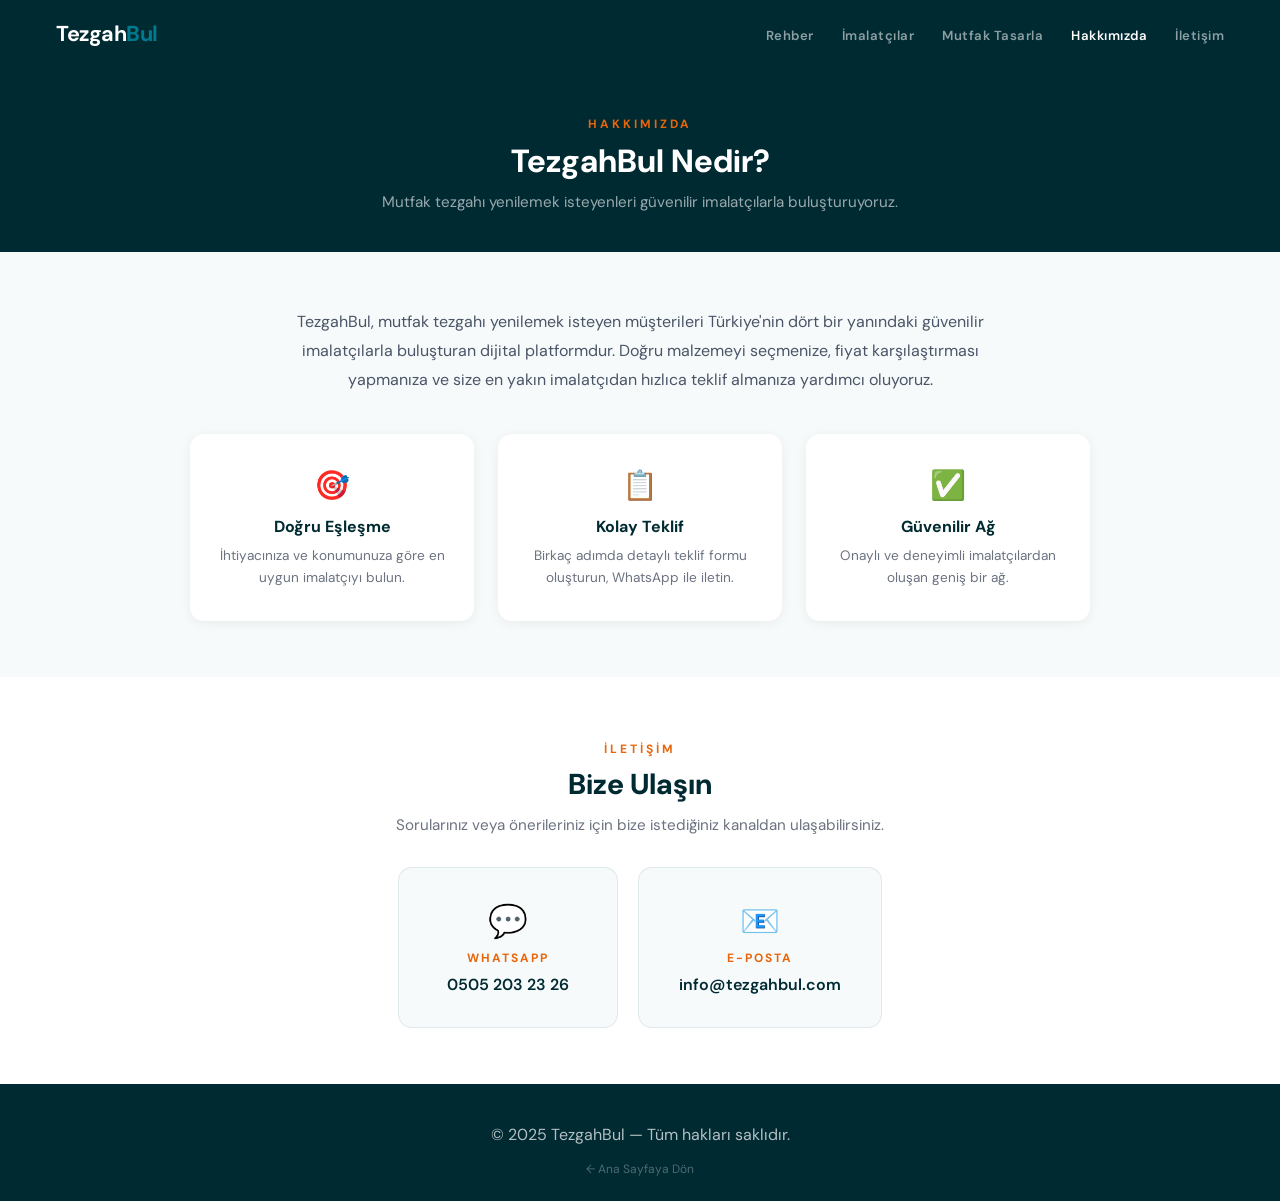
==== hakkimizda.html @ 41233f7a "3D Mutfak Tasarımcısı: malzeme seçimi, L/U düzeltmeleri, CTA banner ve navbar - Porselen (Dekton/Neo" ====
<!DOCTYPE html>
<html lang="tr">
<head>
<meta charset="UTF-8">
<meta name="viewport" content="width=device-width, initial-scale=1.0">
<title>Hakkımızda — TezgahBul</title>
<link href="https://fonts.googleapis.com/css2?family=DM+Sans:ital,opsz,wght@0,9..40,100..1000;1,9..40,100..1000&display=swap" rel="stylesheet">
<link rel="stylesheet" href="navbar.css">
<style>
* { margin: 0; padding: 0; box-sizing: border-box; }
body { font-family: 'DM Sans', sans-serif; background: #f7fafa; color: #1a1a1a; }

/* Page header */
.page-header {
  background: var(--teal);
  padding: 48px var(--gap) 40px;
  text-align: center;
}
.page-eyebrow { font-size: 0.75rem; font-weight: 700; letter-spacing: 3px; text-transform: uppercase; color: var(--orange); margin-bottom: 8px; }
.page-title { font-size: 2rem; font-weight: 800; color: var(--white); margin-bottom: 10px; }
.page-sub { font-size: 0.95rem; color: rgba(255,255,255,0.6); max-width: 560px; margin: 0 auto; }

/* Hakkımızda */
.about-section { padding: 56px var(--gap); background: #f7fafa; }
.about-inner { max-width: 900px; margin: 0 auto; text-align: center; }
.about-text { font-size: 1rem; line-height: 1.8; color: #4a5568; max-width: 720px; margin: 0 auto 40px; }
.about-features { display: grid; grid-template-columns: repeat(3, 1fr); gap: 24px; }
.about-feat {
  background: white; border-radius: 14px; padding: 32px 24px;
  box-shadow: 0 2px 12px rgba(0,0,0,0.06);
}
.about-feat-icon { font-size: 1.8rem; margin-bottom: 12px; }
.about-feat-title { font-size: 1rem; font-weight: 700; color: var(--teal); margin-bottom: 8px; }
.about-feat-desc { font-size: 0.85rem; color: #6b7280; line-height: 1.6; }

/* İletişim */
.contact-section { padding: 64px var(--gap) 56px; background: white; }
.contact-inner { max-width: 700px; margin: 0 auto; text-align: center; }
.contact-eyebrow { font-size: 0.75rem; font-weight: 700; letter-spacing: 3px; text-transform: uppercase; color: var(--orange); margin-bottom: 8px; }
.contact-title { font-size: 1.8rem; font-weight: 800; color: var(--teal); margin-bottom: 12px; }
.contact-sub { font-size: 0.95rem; color: #6b7280; margin-bottom: 32px; }
.contact-cards { display: flex; gap: 20px; justify-content: center; flex-wrap: wrap; }
.contact-card {
  display: flex; flex-direction: column; align-items: center; gap: 8px;
  background: #f7fafa; border: 1px solid rgba(0,91,108,0.1); border-radius: 14px;
  padding: 32px 40px; text-decoration: none; color: var(--teal);
  transition: transform 0.2s, box-shadow 0.2s; min-width: 220px;
}
.contact-card:hover { transform: translateY(-3px); box-shadow: 0 6px 20px rgba(0,91,108,0.12); }
.contact-card-icon { font-size: 2rem; }
.contact-card-label { font-size: 0.75rem; font-weight: 700; letter-spacing: 2px; text-transform: uppercase; color: var(--orange); }
.contact-card-val { font-size: 1rem; font-weight: 600; color: var(--teal); }

/* Footer */
.site-footer {
  background: var(--teal); color: rgba(255,255,255,0.7);
  padding: 40px var(--gap) 24px; text-align: center;
}
.footer-bottom { font-size: 0.75rem; margin-top: 16px; opacity: 0.5; }

@media (max-width: 768px) {
  .page-title { font-size: 1.5rem; }
  .about-features { grid-template-columns: 1fr; gap: 14px; }
  .contact-cards { flex-direction: column; align-items: center; }
}
</style>
</head>
<body>

<nav class="navbar">
  <a href="index.html" class="nav-logo">Tezgah<span>Bul</span></a>
  <ul class="nav-links">
    <li><a href="rehber.html">Rehber</a></li>
    <li><a href="imalatcilar.html">İmalatçılar</a></li>
    <li><a href="backsplash.html">Mutfak Tasarla</a></li>
    <li><a href="hakkimizda.html" class="active">Hakkımızda</a></li>
    <li><a href="hakkimizda.html#iletisim">İletişim</a></li>
  </ul>
</nav>

<div class="page-header">
  <div class="page-eyebrow">Hakkımızda</div>
  <h1 class="page-title">TezgahBul Nedir?</h1>
  <p class="page-sub">Mutfak tezgahı yenilemek isteyenleri güvenilir imalatçılarla buluşturuyoruz.</p>
</div>

<section class="about-section">
  <div class="about-inner">
    <p class="about-text">TezgahBul, mutfak tezgahı yenilemek isteyen müşterileri Türkiye'nin dört bir yanındaki güvenilir imalatçılarla buluşturan dijital platformdur. Doğru malzemeyi seçmenize, fiyat karşılaştırması yapmanıza ve size en yakın imalatçıdan hızlıca teklif almanıza yardımcı oluyoruz.</p>
    <div class="about-features">
      <div class="about-feat">
        <div class="about-feat-icon">🎯</div>
        <div class="about-feat-title">Doğru Eşleşme</div>
        <div class="about-feat-desc">İhtiyacınıza ve konumunuza göre en uygun imalatçıyı bulun.</div>
      </div>
      <div class="about-feat">
        <div class="about-feat-icon">📋</div>
        <div class="about-feat-title">Kolay Teklif</div>
        <div class="about-feat-desc">Birkaç adımda detaylı teklif formu oluşturun, WhatsApp ile iletin.</div>
      </div>
      <div class="about-feat">
        <div class="about-feat-icon">✅</div>
        <div class="about-feat-title">Güvenilir Ağ</div>
        <div class="about-feat-desc">Onaylı ve deneyimli imalatçılardan oluşan geniş bir ağ.</div>
      </div>
    </div>
  </div>
</section>

<section class="contact-section" id="iletisim">
  <div class="contact-inner">
    <div class="contact-eyebrow">İletişim</div>
    <h2 class="contact-title">Bize Ulaşın</h2>
    <p class="contact-sub">Sorularınız veya önerileriniz için bize istediğiniz kanaldan ulaşabilirsiniz.</p>
    <div class="contact-cards">
      <a href="https://wa.me/905052032326" target="_blank" class="contact-card">
        <div class="contact-card-icon">💬</div>
        <div class="contact-card-label">WhatsApp</div>
        <div class="contact-card-val">0505 203 23 26</div>
      </a>
      <a href="mailto:info@tezgahbul.com" class="contact-card">
        <div class="contact-card-icon">📧</div>
        <div class="contact-card-label">E-posta</div>
        <div class="contact-card-val">info@tezgahbul.com</div>
      </a>
    </div>
  </div>
</section>

<footer class="site-footer">
  <div>&copy; 2025 TezgahBul — Tüm hakları saklıdır.</div>
  <div class="footer-bottom"><a href="index.html" style="color:rgba(255,255,255,0.6);text-decoration:none;">&larr; Ana Sayfaya Dön</a></div>
</footer>

</body>
</html>
---- navbar.css ----
/* ===== SHARED NAVBAR — TezgahBul ===== */
:root {
  --teal:       #002A32;
  --teal-mid:   #005b6c;
  --teal-light: #007a8f;
  --orange:     #e8650a;
  --white:      #ffffff;
  --gap: min(56px, 5vw);
}

.navbar {
  position: sticky;
  top: 0; left: 0; right: 0;
  z-index: 100;
  height: 68px;
  background: var(--teal);
  display: flex;
  align-items: center;
  justify-content: space-between;
  padding: 0 var(--gap);
}

.nav-logo {
  font-size: 1.35rem;
  font-weight: 700;
  color: var(--white);
  letter-spacing: -0.5px;
  text-decoration: none;
  cursor: pointer;
}

.nav-logo span {
  color: var(--teal-light);
}

.nav-links {
  list-style: none;
  display: flex;
  gap: 28px;
}

.nav-links a {
  color: rgba(255,255,255,0.55);
  text-decoration: none;
  font-size: 0.82rem;
  font-weight: 600;
  letter-spacing: 0.5px;
  transition: color 0.2s;
}

.nav-links a:hover,
.nav-links a.active {
  color: var(--white);
}

@media (max-width: 768px) {
  .nav-links { gap: 16px; }
  .nav-links a { font-size: 0.72rem; }
}

@media (max-width: 480px) {
  .nav-links { gap: 10px; }
}
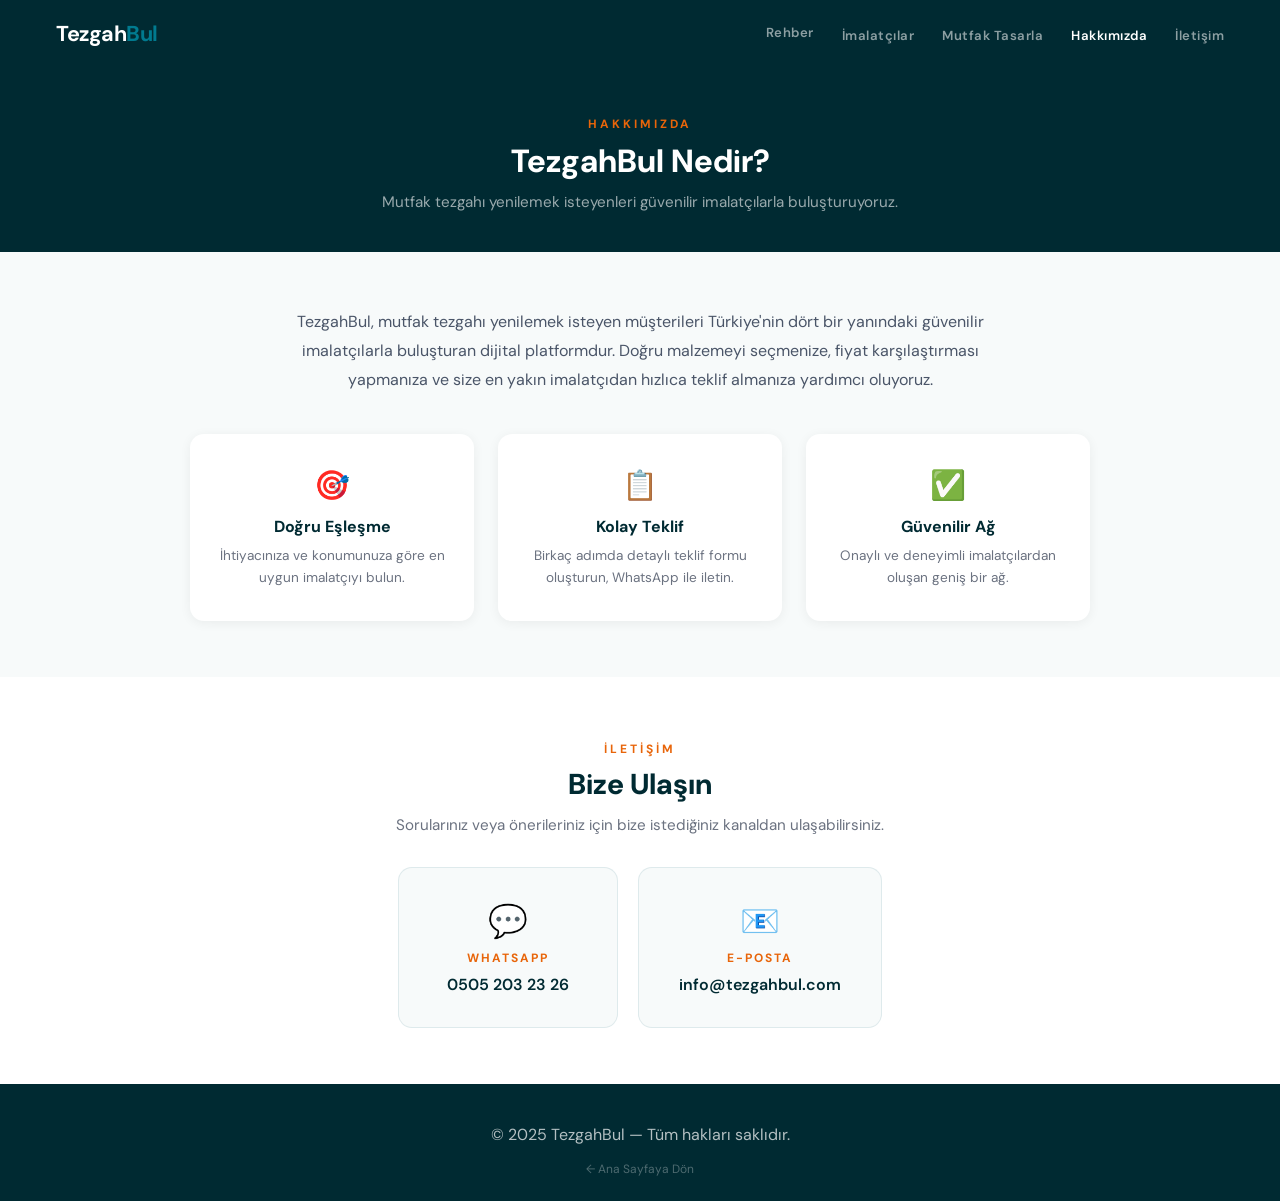
==== commit fd15a155: "Infinity yüksek çözünürlüklü slab görselleri, Türkiye haritası, mobil menü düzeltmeleri - Infinity: " ====
--- a/hakkimizda.html
+++ b/hakkimizda.html
@@ -1,9 +1,17 @@
 <!DOCTYPE html>
 <html lang="tr">
 <head>
+<!-- Google Analytics -->
+<script async src="https://www.googletagmanager.com/gtag/js?id=G-XXXXXXXXXX"></script>
+<script>window.dataLayer=window.dataLayer||[];function gtag(){dataLayer.push(arguments);}gtag('js',new Date());gtag('config','G-XXXXXXXXXX');</script>
 <meta charset="UTF-8">
 <meta name="viewport" content="width=device-width, initial-scale=1.0">
 <title>Hakkımızda — TezgahBul</title>
+<meta name="description" content="TezgahBul hakkında: Türkiye'nin mutfak tezgahı karşılaştırma ve teklif platformu. Bize ulaşın.">
+<link rel="canonical" href="https://tezgahbul.com/hakkimizda.html">
+<meta property="og:title" content="Hakkımızda | TezgahBul">
+<meta property="og:description" content="TezgahBul - Türkiye'nin mutfak tezgahı karşılaştırma platformu.">
+<meta property="og:type" content="website">
 <link href="https://fonts.googleapis.com/css2?family=DM+Sans:ital,opsz,wght@0,9..40,100..1000;1,9..40,100..1000&display=swap" rel="stylesheet">
 <link rel="stylesheet" href="navbar.css">
 <style>
@@ -69,10 +77,11 @@
 
 <nav class="navbar">
   <a href="index.html" class="nav-logo">Tezgah<span>Bul</span></a>
-  <ul class="nav-links">
+  <button class="nav-toggle" onclick="this.parentElement.querySelector('.nav-links').classList.toggle('open')" aria-label="Menü">☰</button>
+  <ul class="nav-links" onclick="this.classList.remove('open')"
     <li><a href="rehber.html">Rehber</a></li>
     <li><a href="imalatcilar.html">İmalatçılar</a></li>
-    <li><a href="backsplash.html">Mutfak Tasarla</a></li>
+    <li><a href="tasarla.html">Mutfak Tasarla</a></li>
     <li><a href="hakkimizda.html" class="active">Hakkımızda</a></li>
     <li><a href="hakkimizda.html#iletisim">İletişim</a></li>
   </ul>
--- a/navbar.css
+++ b/navbar.css
@@ -53,11 +53,35 @@
   color: var(--white);
 }
 
-@media (max-width: 768px) {
-  .nav-links { gap: 16px; }
-  .nav-links a { font-size: 0.72rem; }
+/* Hamburger toggle */
+.nav-toggle {
+  display: none;
+  background: none;
+  border: none;
+  color: var(--white);
+  font-size: 1.5rem;
+  cursor: pointer;
+  padding: 4px 8px;
+  line-height: 1;
 }
 
-@media (max-width: 480px) {
-  .nav-links { gap: 10px; }
+@media (max-width: 768px) {
+  .nav-toggle { display: block; }
+  .nav-links {
+    display: none;
+    position: fixed;
+    top: 68px;
+    left: 0;
+    right: 0;
+    bottom: 0;
+    z-index: 200;
+    background: rgba(0, 42, 50, 0.97);
+    flex-direction: column;
+    padding: 32px 24px;
+    gap: 20px;
+    backdrop-filter: blur(8px);
+    -webkit-backdrop-filter: blur(8px);
+  }
+  .nav-links.open { display: flex; }
+  .nav-links a { font-size: 1.1rem; color: rgba(255,255,255,0.85); }
 }
